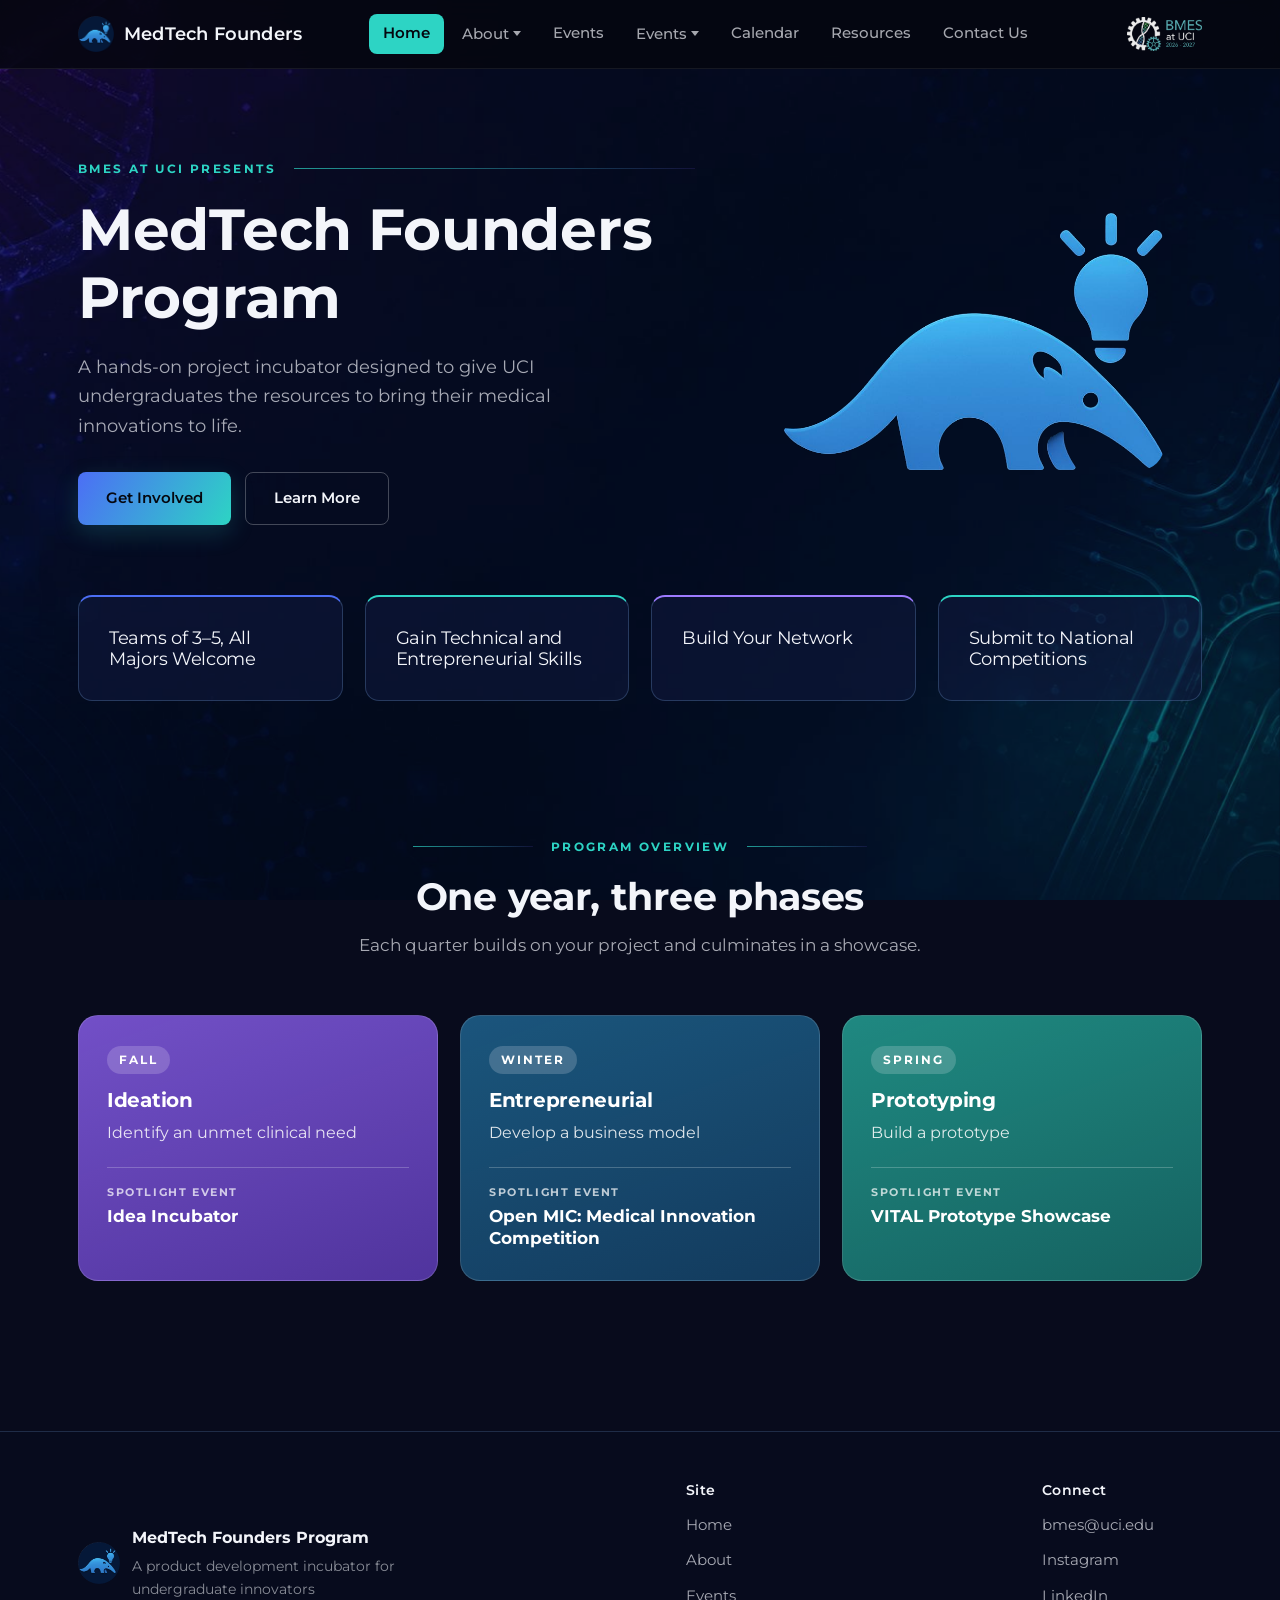
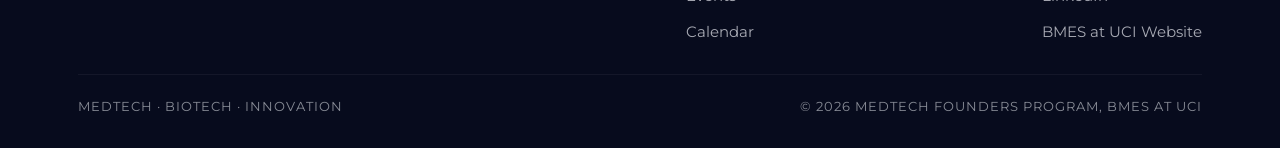
==== index.html @ d414accc "Add MedTech Founders Program site Co-Authored-By: Claude Sonnet 5 <noreply@anthropic.com>" ====
<!DOCTYPE html>
<html lang="en">
<head>
<meta charset="UTF-8">
<meta name="viewport" content="width=device-width, initial-scale=1.0">
<title>MedTech Founders Program | BMES at UCI</title>
<meta name="description" content="A hands-on project program giving UCI undergraduates the resources to bring their medical innovations to life.">

<!-- Social sharing preview (Open Graph + Twitter) -->
<meta property="og:type" content="website">
<meta property="og:site_name" content="MedTech Founders Program">
<meta property="og:title" content="MedTech Founders Program | BMES at UCI">
<meta property="og:description" content="A hands-on project program giving UCI undergraduates the resources to bring their medical innovations to life.">
<meta property="og:image" content="images/social/og-default.jpg">
<meta property="og:image:width" content="1200">
<meta property="og:image:height" content="630">
<meta name="twitter:card" content="summary_large_image">
<meta name="twitter:title" content="MedTech Founders Program | BMES at UCI">
<meta name="twitter:description" content="A hands-on project program giving UCI undergraduates the resources to bring their medical innovations to life.">
<meta name="twitter:image" content="images/social/og-default.jpg">
<meta name="theme-color" content="#0b1024">
<link rel="icon" type="image/png" href="images/mfp-circle.png">
<link rel="stylesheet" href="css/style.css">
</head>
<body class="page-home">
<a href="#main" class="skip-link">Skip to main content</a>
<div class="bg-glow"></div>
<div class="bg-decor helix"></div>
<div class="bg-decor molecule"></div>
<div class="bg-decor circuit"></div>

<!-- ================= HEADER / NAV ================= -->
<header class="site-header">
  <nav class="nav" aria-label="Main">
    <a href="index.html" class="nav-brand">
      <img src="images/mfp-circle.png" alt="MedTech Founders Program logo">
      MedTech Founders
    </a>
    <button class="nav-toggle" aria-label="Toggle menu" aria-expanded="false">&#9776;</button>
    <ul class="nav-links">
      <li><a href="index.html" class="active">Home</a></li>
      <li class="nav-dropdown">
        <button class="nav-dropdown-toggle" type="button" aria-expanded="false">About<span class="nav-dropdown-caret" aria-hidden="true"></span></button>
        <ul class="nav-dropdown-menu">
          <li><a href="about.html">Program</a></li>
          <li><a href="team.html">Team</a></li>
        </ul>
      </li>
      <li><a href="events/index.html">Events</a></li>
      <li class="nav-dropdown">
        <button class="nav-dropdown-toggle" type="button" aria-expanded="false">Events<span class="nav-dropdown-caret" aria-hidden="true"></span></button>
        <ul class="nav-dropdown-menu">
          <li><a href="events/fall.html">Fall</a></li>
          <li><a href="events/winter.html">Winter</a></li>
          <li><a href="events/spring.html">Spring</a></li>
        </ul>
      </li>
      <li><a href="calendar.html">Calendar</a></li>
      <li><a href="resources.html">Resources</a></li>
      <li><a href="contact.html">Contact Us</a></li>
    </ul>
    <a href="https://bmesatucirvine.weebly.com/" target="_blank" rel="noopener" class="nav-bmes" aria-label="BMES at UCI">
      <img src="images/bmes-logo.png" alt="BMES at UCI logo">
    </a>
  </nav>
</header>

<main id="main">

<!-- ================= HERO ================= -->
<section style="padding-top: 90px; padding-bottom: 70px;">
  <div class="container" style="display:flex; flex-wrap:wrap; align-items:center; gap:50px;">
    <div style="flex: 1 1 480px;">
      <div class="eyebrow-rule"><span class="eyebrow">BMES at UCI presents</span><span class="rule-line"></span></div>
      <h1 style="font-size: clamp(2.4rem, 5.5vw, 3.6rem); margin-bottom: 20px;">
        MedTech Founders Program
      </h1>
      <p style="font-size: 1.15rem; color: var(--white-dim); max-width: 520px; margin-bottom: 32px;">
        A hands-on project incubator designed to give UCI undergraduates the resources to bring their medical innovations to life.
      </p>
      <div style="display:flex; flex-wrap:wrap; gap:14px;">
        <a href="contact.html" class="btn btn-primary">Get Involved</a>
        <a href="about.html" class="btn btn-outline">Learn More</a>
      </div>
    </div>
    <div style="flex: 1 1 320px; display:flex; justify-content:center;">
      <img src="images/mfp-logo.png" alt="MedTech Founders Program anteater and lightbulb logo" style="max-width: 380px; width: 100%; border-radius: 24px;">
    </div>
  </div>
</section>

<!-- ================= QUICK STATS / PROGRAM SNAPSHOT ================= -->
<section style="padding-top: 0;">
  <div class="container">
    <div style="display:flex; flex-wrap:wrap; justify-content:center; gap:22px;">
      <div class="card card-accent-blue" style="flex:1 1 260px; max-width:320px;">
        <h3 style="font-size:1.15rem; font-weight:400;">Teams of 3&ndash;5, All Majors Welcome</h3>
      </div>
      <div class="card card-accent-teal" style="flex:1 1 260px; max-width:320px;">
        <h3 style="font-size:1.15rem; font-weight:400;">Gain Technical and Entrepreneurial Skills</h3>
      </div>
      <div class="card card-accent-violet" style="flex:1 1 260px; max-width:320px;">
        <h3 style="font-size:1.15rem; font-weight:400;">Build Your Network</h3>
      </div>
      <div class="card card-accent-teal" style="flex:1 1 260px; max-width:320px;">
        <h3 style="font-size:1.15rem; font-weight:400;">Submit to National Competitions</h3>
      </div>
    </div>
  </div>
</section>

<!-- ================= PROGRAM PHASES ================= -->
<section class="section-tight-top">
  <div class="container">
    <div class="section-heading">
      <div class="eyebrow-rule"><span class="rule-line"></span><span class="eyebrow">Program Overview</span><span class="rule-line"></span></div>
      <h2>One year, three phases</h2>
      <p>Each quarter builds on your project and culminates in a showcase.</p>
    </div>
    <div class="phase-grid">
      <div class="phase-card phase-fall">
        <span class="phase-term">Fall</span>
        <h3>Ideation</h3>
        <p>Identify an unmet clinical need</p>
        <div class="phase-spotlight">
          <span class="phase-spotlight-label">Spotlight Event</span>
          <strong>Idea Incubator</strong>
        </div>
      </div>
      <div class="phase-card phase-winter">
        <span class="phase-term">Winter</span>
        <h3>Entrepreneurial</h3>
        <p>Develop a business model</p>
        <div class="phase-spotlight">
          <span class="phase-spotlight-label">Spotlight Event</span>
          <strong>Open MIC: Medical Innovation Competition</strong>
        </div>
      </div>
      <div class="phase-card phase-spring">
        <span class="phase-term">Spring</span>
        <h3>Prototyping</h3>
        <p>Build a prototype</p>
        <div class="phase-spotlight">
          <span class="phase-spotlight-label">Spotlight Event</span>
          <strong>VITAL Prototype Showcase</strong>
        </div>
      </div>
    </div>
  </div>
</section>

<!-- ================= FOOTER ================= -->
</main>

<footer class="site-footer">
  <div class="container">
    <div class="footer-grid">
      <div class="footer-brand">
        <img src="images/mfp-circle.png" alt="MFP logo">
        <div>
          <strong>MedTech Founders Program</strong>
          <p>A product development incubator for undergraduate innovators</p>
        </div>
      </div>
      <div class="footer-links">
        <h4>Site</h4>
        <ul>
          <li><a href="index.html">Home</a></li>
          <li><a href="about.html">About</a></li>
          <li><a href="events/index.html">Events</a></li>
          <li><a href="calendar.html">Calendar</a></li>
        </ul>
      </div>
      <div class="footer-links">
        <h4>Connect</h4>
        <ul>
          <li><a href="mailto:bmes@uci.edu">bmes@uci.edu</a></li>
          <li><a href="https://instagram.com/bmes_uci" target="_blank" rel="noopener">Instagram</a></li>
          <li><a href="https://www.linkedin.com/company/bmesatucirvine/" target="_blank" rel="noopener">LinkedIn</a></li>
          <li><a href="https://bmesatucirvine.weebly.com/" target="_blank" rel="noopener">BMES at UCI Website</a></li>
        </ul>
      </div>
    </div>
    <div class="footer-bottom">
      <span>MedTech &middot; Biotech &middot; Innovation</span>
      <span>&copy; 2026 MedTech Founders Program, BMES at UCI</span>
    </div>
  </div>
</footer>

<script src="js/main.js"></script>
</body>
</html>
---- css/style.css ----
/* ==========================================================================
   MedTech Founders Program — Shared Styles
   Palette + type derived from the official MFP/BMES slide template.
   ========================================================================== */

@import url('https://fonts.googleapis.com/css2?family=Montserrat:wght@400;500;600;700;800&display=swap');

:root {
  /* Color tokens — pulled directly from the slide template */
  --navy-deepest: #05070f;
  --navy-deep: #080b1c;
  --navy-mid: #0d1330;
  --violet: #6c4ce0;
  --violet-bright: #9d7bff;
  --teal-accent: #2dd4c4;
  --teal-bright: #4de8d9;
  --blue-accent: #4c6ef5;
  --white: #f3f5fa;
  --white-dim: rgba(243, 245, 250, 0.68);
  --white-faint: rgba(243, 245, 250, 0.55);
  --card-bg: rgba(18, 26, 62, 0.55);
  --card-border: rgba(120, 160, 220, 0.28);

  /* Type — Montserrat, the exact typeface used in the slide template */
  --font-display: 'Montserrat', system-ui, sans-serif;
  --font-body: 'Montserrat', system-ui, sans-serif;

  /* Layout */
  --max-width: 1180px;
  --radius: 14px;
}

* {
  box-sizing: border-box;
  margin: 0;
  padding: 0;
}

html { scroll-behavior: smooth; }

body {
  font-family: var(--font-body);
  background: var(--navy-deep);
  color: var(--white);
  line-height: 1.6;
  min-height: 100vh;
  overflow-x: hidden;
}

@media (prefers-reduced-motion: reduce) {
  html { scroll-behavior: auto; }
  * { animation-duration: 0.001ms !important; animation-iteration-count: 1 !important; transition-duration: 0.001ms !important; }
}

/* ---- Background: the actual slide-template artwork, extracted directly
   from the official BMES MedTech Founders deck. Fixed attachment so it
   behaves like a slide backdrop while the page scrolls. ---- */
.bg-glow {
  position: fixed;
  inset: 0;
  z-index: -2;
  background-image: url('../images/slide-bg-title.jpg');
  background-size: cover;
  background-position: center center;
  background-repeat: no-repeat;
  pointer-events: none;
}

/* Slight darkening veil so body copy stays legible over the artwork,
   without washing out the helix or circuit detail. */
.bg-glow::after {
  content: '';
  position: fixed;
  inset: 0;
  z-index: -1;
  background: rgba(6, 10, 26, 0.35);
  pointer-events: none;
}

/* Legacy decoration hooks — the real artwork replaces these. */
.bg-decor { display: none; }

img { max-width: 100%; display: block; }
a { color: inherit; text-decoration: none; }

h1, h2, h3, h4 {
  font-family: var(--font-display);
  font-weight: 700;
  line-height: 1.18;
  letter-spacing: -0.3px;
}

/* Slide-deck headline weight: the deck sets big titles in Montserrat Bold */
h1 { font-weight: 700; }

.container {
  max-width: var(--max-width);
  margin: 0 auto;
  padding: 0 28px;
}

/* ---- Eyebrow + rule: the section-label + gradient line device used
       throughout the slide template ("PROGRAM OVERVIEW ————") ---- */
.eyebrow-rule {
  display: flex;
  align-items: center;
  gap: 18px;
  margin-bottom: 18px;
}

.eyebrow-rule .eyebrow {
  margin-bottom: 0;
  white-space: nowrap;
}

.eyebrow-rule .rule-line {
  flex: 1;
  height: 1px;
  background: linear-gradient(90deg, rgba(45, 212, 196, 0.7), rgba(108, 76, 224, 0.15));
}

.eyebrow {
  display: inline-block;
  font-family: var(--font-body);
  font-size: 0.76rem;
  font-weight: 700;
  letter-spacing: 2.4px;
  text-transform: uppercase;
  color: var(--teal-accent);
  margin-bottom: 14px;
}

/* ---- Navigation ---- */
.site-header {
  position: sticky;
  top: 0;
  z-index: 100;
  background: rgba(5, 7, 15, 0.82);
  backdrop-filter: blur(14px);
  -webkit-backdrop-filter: blur(14px);
  border-bottom: 1px solid rgba(255, 255, 255, 0.07);
}

.nav {
  display: flex;
  align-items: center;
  justify-content: space-between;
  padding: 14px 28px;
  max-width: var(--max-width);
  margin: 0 auto;
}

.nav-brand {
  display: flex;
  align-items: center;
  gap: 10px;
  font-family: var(--font-display);
  font-weight: 600;
  font-size: 1.1rem;
  color: var(--white);
  letter-spacing: 0.2px;
}

.nav-brand img { height: 36px; width: 36px; object-fit: contain; }

.nav-links {
  display: flex;
  align-items: center;
  gap: 4px;
  list-style: none;
}

.nav-links a {
  display: block;
  padding: 8px 14px;
  border-radius: 8px;
  font-size: 0.92rem;
  font-weight: 500;
  color: var(--white-dim);
  transition: color 0.2s ease, background 0.2s ease;
  white-space: nowrap;
}

.nav-links a:hover,
.nav-links a:focus-visible {
  color: var(--white);
  background: rgba(255, 255, 255, 0.06);
}

.nav-links a.active {
  color: var(--navy-deepest);
  background: var(--teal-accent);
  font-weight: 600;
}

.nav-toggle {
  display: none;
  background: none;
  border: none;
  color: var(--white);
  font-size: 1.6rem;
  cursor: pointer;
  padding: 4px 8px;
}

/* ---- Nav dropdown (About > Program / Team) ---- */
.nav-dropdown {
  position: relative;
}

.nav-dropdown-toggle {
  display: flex;
  align-items: center;
  gap: 4px;
  padding: 8px 14px;
  border-radius: 8px;
  font-size: 0.92rem;
  font-weight: 500;
  font-family: inherit;
  color: var(--white-dim);
  background: none;
  border: none;
  cursor: pointer;
  white-space: nowrap;
  transition: color 0.2s ease, background 0.2s ease;
}

.nav-dropdown-toggle:hover,
.nav-dropdown-toggle:focus-visible {
  color: var(--white);
  background: rgba(255, 255, 255, 0.06);
}

.nav-dropdown-toggle.active {
  color: var(--navy-deepest);
  background: var(--teal-accent);
  font-weight: 600;
}

.nav-dropdown-caret {
  display: inline-block;
  width: 0;
  height: 0;
  border-left: 4px solid transparent;
  border-right: 4px solid transparent;
  border-top: 5px solid currentColor;
  transition: transform 0.2s ease;
}

.nav-dropdown.open .nav-dropdown-caret {
  transform: rotate(180deg);
}

.nav-dropdown-menu {
  display: none;
  flex-direction: column;
  gap: 2px;
  list-style: none;
  position: absolute;
  top: 100%;
  left: 0;
  margin-top: 0;
  min-width: 160px;
  padding: 6px;
  background: var(--navy-mid);
  border: 1px solid rgba(255, 255, 255, 0.12);
  border-radius: 10px;
  box-shadow: 0 12px 30px rgba(0, 0, 0, 0.35);
  z-index: 50;
}

.nav-dropdown-menu a {
  display: block;
  padding: 8px 12px;
  border-radius: 8px;
  font-size: 0.9rem;
  font-weight: 500;
  color: var(--white-dim);
  white-space: nowrap;
}

.nav-dropdown-menu a:hover,
.nav-dropdown-menu a:focus-visible {
  color: var(--white);
  background: rgba(255, 255, 255, 0.08);
}

.nav-dropdown-menu a.active {
  color: var(--navy-deepest);
  background: var(--teal-accent);
  font-weight: 600;
}

.nav-dropdown.open .nav-dropdown-menu,
.nav-dropdown:hover .nav-dropdown-menu {
  display: flex;
}

@media (max-width: 880px) {
  .nav-toggle { display: block; }

  .nav-links {
    position: absolute;
    top: 100%;
    left: 0;
    right: 0;
    flex-direction: column;
    align-items: stretch;
    gap: 2px;
    background: var(--navy-mid);
    border-bottom: 1px solid rgba(255, 255, 255, 0.08);
    padding: 10px 16px 18px;
    display: none;
  }

  .nav-links.open { display: flex; }
  .nav-links a { padding: 12px 14px; }

  .nav-dropdown-toggle { width: 100%; padding: 12px 14px; }

  .nav-dropdown-menu {
    position: static;
    margin-top: 0;
    padding: 0 0 0 14px;
    background: transparent;
    border: none;
    box-shadow: none;
  }

  .nav-dropdown:hover .nav-dropdown-menu { display: none; }
  .nav-dropdown.open .nav-dropdown-menu { display: flex; }
}

/* ---- Buttons ---- */
.btn {
  display: inline-flex;
  align-items: center;
  gap: 8px;
  padding: 13px 28px;
  border-radius: 8px;
  font-family: var(--font-body);
  font-weight: 600;
  font-size: 0.95rem;
  cursor: pointer;
  border: none;
  transition: transform 0.18s ease, box-shadow 0.18s ease, background 0.18s ease, border-color 0.18s ease;
}

.btn:hover { transform: translateY(-2px); }

.btn-primary {
  background: linear-gradient(120deg, var(--blue-accent), var(--teal-accent));
  color: var(--navy-deepest);
  box-shadow: 0 8px 24px rgba(45, 212, 196, 0.18);
}

.btn-primary:hover { box-shadow: 0 12px 30px rgba(45, 212, 196, 0.3); }

.btn-outline {
  background: transparent;
  color: var(--white);
  border: 1.5px solid rgba(255, 255, 255, 0.25);
}

.btn-outline:hover { border-color: var(--teal-accent); background: rgba(45, 212, 196, 0.06); }

/* ---- Cards ---- */
.card {
  background: var(--card-bg);
  border: 1px solid var(--card-border);
  border-radius: var(--radius);
  padding: 30px;
  transition: transform 0.22s ease, border-color 0.22s ease, background 0.22s ease;
}

/* .card is informational only on the home page (not a link), so no hover lift */

/* Accent-top variants — used for feature/comparison cards, echoes the
   colored step badges in the slide template (no green, per brand direction) */
.card-accent-teal { border-top: 2px solid var(--teal-accent); }
.card-accent-violet { border-top: 2px solid var(--violet-bright); }
.card-accent-blue { border-top: 2px solid var(--blue-accent); }

/* ---- Sections ---- */
section { padding: 90px 0; }

@media (max-width: 700px) {
  section { padding: 56px 0; }
}

.section-heading {
  text-align: center;
  max-width: 640px;
  margin: 0 auto 56px;
}

.section-heading h2 {
  font-size: clamp(1.8rem, 4vw, 2.4rem);
  margin-bottom: 12px;
}

.section-heading p { color: var(--white-dim); font-size: 1.05rem; }

.section-heading .eyebrow-rule { justify-content: center; }
.section-heading .eyebrow-rule .rule-line { max-width: 120px; }

/* ---- Footer ---- */
.site-footer {
  border-top: 1px solid rgba(255, 255, 255, 0.07);
  padding: 50px 0 30px;
  margin-top: 60px;
}

.footer-grid {
  display: flex;
  flex-wrap: wrap;
  justify-content: space-between;
  gap: 32px;
  margin-bottom: 30px;
}

.footer-brand { display: flex; align-items: center; gap: 12px; max-width: 320px; }
.footer-brand img { height: 42px; width: 42px; object-fit: contain; }
.footer-brand p { color: var(--white-faint); font-size: 0.9rem; margin-top: 4px; }

.footer-links h4 {
  font-size: 0.85rem;
  color: var(--white);
  margin-bottom: 14px;
  font-family: var(--font-body);
  font-weight: 600;
  letter-spacing: 0.3px;
}

.footer-links ul { list-style: none; display: flex; flex-direction: column; gap: 10px; }

.footer-links a { color: var(--white-dim); font-size: 0.92rem; transition: color 0.2s ease; }
.footer-links a:hover { color: var(--teal-accent); }

.footer-bottom {
  display: flex;
  flex-wrap: wrap;
  justify-content: space-between;
  gap: 8px;
  color: var(--white-faint);
  font-size: 0.8rem;
  letter-spacing: 1px;
  text-transform: uppercase;
  padding-top: 22px;
  border-top: 1px solid rgba(255, 255, 255, 0.05);
}

/* ---- Placeholder / coming-soon pages ---- */
.placeholder-page {
  min-height: 60vh;
  display: flex;
  align-items: center;
  justify-content: center;
  text-align: center;
  padding: 100px 28px;
}

.placeholder-page .card { max-width: 520px; }
.placeholder-page h1 { font-size: 2rem; margin-bottom: 14px; }
.placeholder-page p { color: var(--white-dim); }

/* ---- Nav: BMES club logo, right side of the bar ---- */
.nav-bmes {
  display: flex;
  align-items: center;
  margin-left: 18px;
  opacity: 0.92;
  transition: opacity 0.2s ease;
}

.nav-bmes:hover { opacity: 1; }

.nav-bmes img {
  height: 34px;
  width: auto;
  object-fit: contain;
}

@media (max-width: 880px) {
  .nav-bmes {
    margin-left: auto;
    margin-right: 10px;
    order: 2;
  }
  .nav-bmes img { height: 28px; }
  .nav-toggle { order: 3; }
}

/* ---- Tighter top spacing where a section follows a panel directly ---- */
.section-tight-top { padding-top: 46px; }

@media (max-width: 700px) {
  .section-tight-top { padding-top: 34px; }
}

/* ---- Explore link cards: clearly interactive ---- */
.link-card {
  position: relative;
  display: block;
  padding: 26px 52px 26px 26px;
  border-radius: var(--radius);
  background: linear-gradient(145deg, rgba(24, 34, 78, 0.72), rgba(14, 22, 52, 0.62));
  border: 1px solid rgba(120, 160, 220, 0.28);
  overflow: hidden;
  transition: transform 0.22s ease, border-color 0.22s ease, box-shadow 0.22s ease, background 0.22s ease;
}

/* Accent bar that grows on hover */
.link-card::before {
  content: '';
  position: absolute;
  left: 0;
  top: 0;
  bottom: 0;
  width: 3px;
  background: linear-gradient(180deg, var(--teal-accent), var(--blue-accent));
  transform: scaleY(0.28);
  transform-origin: top;
  transition: transform 0.28s ease;
}

.link-card:hover,
.link-card:focus-visible {
  transform: translateY(-4px);
  border-color: rgba(45, 212, 196, 0.6);
  background: linear-gradient(145deg, rgba(30, 44, 96, 0.85), rgba(18, 28, 64, 0.75));
  box-shadow: 0 14px 34px rgba(0, 0, 0, 0.38);
}

.link-card:hover::before,
.link-card:focus-visible::before { transform: scaleY(1); }

.link-card h3 {
  font-size: 1.08rem;
  margin-bottom: 8px;
  color: var(--white);
}

.link-card p {
  color: var(--white-dim);
  font-size: 0.93rem;
  margin: 0;
}

.link-card-arrow {
  position: absolute;
  right: 22px;
  top: 50%;
  transform: translateY(-50%);
  font-size: 1.2rem;
  line-height: 1;
  color: var(--teal-accent);
  opacity: 0.65;
  transition: transform 0.24s ease, opacity 0.24s ease;
}

.link-card:hover .link-card-arrow,
.link-card:focus-visible .link-card-arrow {
  opacity: 1;
  transform: translateY(-50%) translateX(4px);
}

/* ---- Program snapshot: four evenly-sized panels ---- */
.stat-panel {
  display: grid;
  grid-template-columns: repeat(4, 1fr);
  gap: 18px;
}

.stat-item {
  background: linear-gradient(145deg, rgba(24, 34, 78, 0.72), rgba(14, 22, 52, 0.62));
  border: 1px solid rgba(120, 160, 220, 0.28);
  border-radius: var(--radius);
  padding: 24px 22px;
  transition: transform 0.22s ease, border-color 0.22s ease;
}

.stat-item:hover {
  transform: translateY(-3px);
  border-color: rgba(45, 212, 196, 0.5);
}

.stat-item h3 {
  font-size: 1.12rem;
  margin-bottom: 8px;
  line-height: 1.25;
}

.stat-item p {
  color: var(--white-dim);
  font-size: 0.9rem;
  line-height: 1.45;
  margin: 0;
}

@media (max-width: 900px) {
  .stat-panel { grid-template-columns: repeat(2, 1fr); }
}

@media (max-width: 520px) {
  .stat-panel { grid-template-columns: 1fr; }
}

/* ---- Footer: solid panel so it separates from the background artwork ---- */
.site-footer {
  background: #070b1d;
  border-top: 1px solid rgba(120, 160, 220, 0.22);
  position: relative;
  z-index: 1;
}

/* ---- Program phases: three tinted panels, echoing the deck's phase slide ---- */
.phase-grid {
  display: grid;
  grid-template-columns: repeat(3, 1fr);
  gap: 22px;
}

.phase-card {
  border-radius: 20px;
  padding: 30px 28px;
  border: 1px solid rgba(255, 255, 255, 0.14);
  display: flex;
  flex-direction: column;
  transition: transform 0.22s ease, box-shadow 0.22s ease;
}

/* .phase-card is informational only (not a link), so no hover lift */

/* Tints taken from the Program Overview slide (violet / deep blue / teal) */
.phase-fall   { background: linear-gradient(160deg, rgba(124, 86, 214, 0.92), rgba(96, 62, 186, 0.82)); }
.phase-winter { background: linear-gradient(160deg, rgba(29, 92, 133, 0.92), rgba(21, 70, 108, 0.82)); }
.phase-spring { background: linear-gradient(160deg, rgba(34, 148, 138, 0.92), rgba(24, 118, 112, 0.82)); }

.phase-term {
  display: inline-block;
  align-self: flex-start;
  font-size: 0.72rem;
  font-weight: 700;
  letter-spacing: 2px;
  text-transform: uppercase;
  padding: 5px 12px;
  border-radius: 999px;
  background: rgba(255, 255, 255, 0.18);
  color: #fff;
  margin-bottom: 14px;
}

.phase-card h3 {
  font-size: 1.28rem;
  margin-bottom: 8px;
  color: #fff;
}

.phase-card > p {
  color: rgba(255, 255, 255, 0.86);
  font-size: 0.98rem;
  margin-bottom: 22px;
}

.phase-spotlight {
  margin-top: auto;
  padding-top: 16px;
  border-top: 1px solid rgba(255, 255, 255, 0.22);
}

.phase-spotlight-label {
  display: block;
  font-size: 0.7rem;
  font-weight: 700;
  letter-spacing: 1.6px;
  text-transform: uppercase;
  color: rgba(255, 255, 255, 0.72);
  margin-bottom: 4px;
}

.phase-spotlight strong {
  display: block;
  font-family: var(--font-display);
  font-size: 1.05rem;
  line-height: 1.3;
  min-height: calc(1.05rem * 1.3 * 2);
  color: #fff;
}

@media (max-width: 860px) {
  .phase-grid { grid-template-columns: 1fr; }
}

/* ---- Explore grid: centers any orphan row instead of stretching it ---- */
.explore-grid {
  display: flex;
  flex-wrap: wrap;
  justify-content: center;
  gap: 22px;
}

.explore-grid > .link-card {
  flex: 0 1 calc((100% - 44px) / 3);
  min-width: 240px;
}

@media (max-width: 820px) {
  .explore-grid > .link-card { flex: 0 1 calc((100% - 22px) / 2); }
}

@media (max-width: 540px) {
  .explore-grid > .link-card { flex: 1 1 100%; }
}

/* ---- About page ---- */
.about-split {
  display: grid;
  grid-template-columns: 1.15fr 1fr;
  gap: 44px;
  align-items: start;
}

@media (max-width: 860px) {
  .about-split { grid-template-columns: 1fr; gap: 30px; }
}

.feature-list {
  list-style: none;
  display: flex;
  flex-direction: column;
  gap: 16px;
}

.feature-list li {
  position: relative;
  padding-left: 26px;
  color: var(--white-dim);
  font-size: 1rem;
  line-height: 1.6;
}

.feature-list li::before {
  content: '';
  position: absolute;
  left: 0;
  top: 0.62em;
  width: 8px;
  height: 8px;
  border-radius: 2px;
  background: linear-gradient(135deg, var(--teal-accent), var(--blue-accent));
}

.feature-list strong { color: var(--white); font-weight: 600; }

.inline-link {
  color: var(--teal-accent);
  border-bottom: 1px solid rgba(45, 212, 196, 0.4);
  transition: border-color 0.2s ease;
}

.inline-link:hover { border-color: var(--teal-accent); }

/* Photo placeholders — swap the inner div for an <img> when photos arrive */
.photo-placeholder { margin: 0; }

.photo-placeholder-inner {
  display: flex;
  flex-direction: column;
  align-items: center;
  justify-content: center;
  gap: 6px;
  aspect-ratio: 4 / 3;
  border-radius: var(--radius);
  border: 1px dashed rgba(120, 160, 220, 0.4);
  background: rgba(18, 26, 62, 0.42);
  color: var(--white-faint);
  text-align: center;
  padding: 20px;
}

.photo-placeholder-inner span {
  font-size: 0.86rem;
  font-weight: 600;
  letter-spacing: 1.4px;
  text-transform: uppercase;
}

.photo-placeholder-inner small { font-size: 0.85rem; }

.gallery-grid {
  display: grid;
  grid-template-columns: repeat(3, 1fr);
  gap: 22px;
}

@media (max-width: 820px) {
  .gallery-grid { grid-template-columns: 1fr; }
}

/* Requirements — 3 on top, 2 centered below */
.requirement-grid {
  display: flex;
  flex-wrap: wrap;
  justify-content: center;
  gap: 20px;
}

.requirement-card {
  flex: 0 1 calc((100% - 40px) / 3);
  min-width: 250px;
  background: linear-gradient(145deg, rgba(24, 34, 78, 0.72), rgba(14, 22, 52, 0.62));
  border: 1px solid rgba(120, 160, 220, 0.28);
  border-radius: var(--radius);
  padding: 26px 24px;
  transition: transform 0.22s ease, border-color 0.22s ease;
}

.requirement-card:hover {
  transform: translateY(-3px);
  border-color: rgba(45, 212, 196, 0.5);
}

.requirement-card h3 { font-size: 1.08rem; margin-bottom: 8px; }
.requirement-card p { color: var(--white-dim); font-size: 0.93rem; margin: 0; }

@media (max-width: 820px) {
  .requirement-card { flex: 1 1 100%; }
}

/* CTA panel */
.cta-panel {
  text-align: center;
  padding: 48px 32px;
  border-radius: 20px;
  background: linear-gradient(145deg, rgba(30, 44, 96, 0.7), rgba(16, 26, 60, 0.6));
  border: 1px solid rgba(120, 160, 220, 0.3);
}

/* ---- Roadmap timeline (About page) — echoes the deck's "At a Glance" slide ---- */
.roadmap {
  position: relative;
  display: grid;
  grid-template-columns: repeat(3, 1fr);
  gap: 28px;
  padding-top: 8px;
}

/* Connector line running behind the nodes */
.roadmap-track {
  position: absolute;
  top: 62px;
  left: 8%;
  right: 8%;
  height: 1px;
  background: linear-gradient(90deg,
    rgba(124, 86, 214, 0.7),
    rgba(29, 92, 133, 0.7),
    rgba(34, 148, 138, 0.7));
}

.roadmap-step {
  position: relative;
  display: flex;
  flex-direction: column;
  align-items: center;
  text-align: center;
}

.roadmap-num {
  font-family: var(--font-display);
  font-size: 2rem;
  font-weight: 700;
  color: var(--white);
  line-height: 1;
  margin-bottom: 14px;
}

.roadmap-node {
  width: 18px;
  height: 18px;
  border-radius: 50%;
  border: 2px solid rgba(255, 255, 255, 0.55);
  background: var(--navy-deepest);
  margin-bottom: 22px;
  position: relative;
  z-index: 1;
  flex-shrink: 0;
}

.roadmap-node-fall   { background: #7c56d6; box-shadow: 0 0 0 5px rgba(124, 86, 214, 0.22); }
.roadmap-node-winter { background: #1d5c85; box-shadow: 0 0 0 5px rgba(29, 92, 133, 0.22); }
.roadmap-node-spring { background: #22948a; box-shadow: 0 0 0 5px rgba(34, 148, 138, 0.22); }

.roadmap-body { max-width: 300px; }

.roadmap-term {
  display: block;
  font-size: 0.72rem;
  font-weight: 700;
  letter-spacing: 1.8px;
  text-transform: uppercase;
  color: var(--teal-accent);
  margin-bottom: 8px;
}

.roadmap-body h3 {
  font-size: 1.15rem;
  margin-bottom: 8px;
  line-height: 1.3;
}

.roadmap-body p {
  color: var(--white-dim);
  font-size: 0.94rem;
  margin-bottom: 16px;
}

.roadmap-event {
  padding-top: 14px;
  border-top: 1px solid rgba(120, 160, 220, 0.28);
}

.roadmap-event span {
  display: block;
  font-size: 0.68rem;
  font-weight: 700;
  letter-spacing: 1.5px;
  text-transform: uppercase;
  color: var(--white-faint);
  margin-bottom: 3px;
}

.roadmap-event strong {
  font-family: var(--font-display);
  font-size: 1rem;
  color: var(--white);
}

@media (max-width: 820px) {
  .roadmap { grid-template-columns: 1fr; gap: 34px; }
  .roadmap-track { display: none; }
  .roadmap-step { text-align: left; align-items: flex-start; }
  .roadmap-num { font-size: 1.6rem; margin-bottom: 8px; }
  .roadmap-node { margin-bottom: 14px; }
  .roadmap-body { max-width: none; }
}

/* ---- Quarter week-by-week timeline (fall/winter/spring event pages) ---- */
.week-timeline {
  position: relative;
  display: flex;
  align-items: flex-start;
  gap: 0;
  overflow-x: auto;
  overflow-y: hidden;
  padding: 30px 4px 20px;
  scroll-snap-type: x proximity;
  scrollbar-width: thin;
  scrollbar-color: rgba(255, 255, 255, 0.25) transparent;
}

.week-timeline::-webkit-scrollbar { height: 6px; }
.week-timeline::-webkit-scrollbar-track { background: transparent; }
.week-timeline::-webkit-scrollbar-thumb {
  background: rgba(255, 255, 255, 0.22);
  border-radius: 999px;
}

.week-timeline-track {
  position: absolute;
  top: 39px;
  left: 0;
  right: 0;
  height: 2px;
  background: rgba(255, 255, 255, 0.14);
}

.week-item {
  position: relative;
  flex: 0 0 200px;
  display: flex;
  flex-direction: column;
  align-items: center;
  text-align: center;
  padding: 0 12px;
  scroll-snap-align: start;
}

.week-node {
  display: flex;
  justify-content: center;
  margin-bottom: 14px;
}

.week-node-dot {
  width: 16px;
  height: 16px;
  border-radius: 50%;
  border: 3px solid var(--navy-deepest);
  position: relative;
  z-index: 1;
}

.week-node-dot-fall   { background: #7c56d6; box-shadow: 0 0 0 4px rgba(124, 86, 214, 0.25); }
.week-node-dot-winter { background: #1d5c85; box-shadow: 0 0 0 4px rgba(29, 92, 133, 0.25); }
.week-node-dot-spring { background: #22948a; box-shadow: 0 0 0 4px rgba(34, 148, 138, 0.25); }

.week-card {
  width: 100%;
  background: rgba(255, 255, 255, 0.03);
  border: 1px solid rgba(255, 255, 255, 0.1);
  border-radius: 16px;
  padding: 18px 16px;
}

.week-label {
  display: inline-block;
  font-size: 0.66rem;
  font-weight: 700;
  letter-spacing: 1.5px;
  text-transform: uppercase;
  padding: 4px 11px;
  border-radius: 999px;
  margin-bottom: 10px;
  color: #fff;
}

.week-label-fall   { background: rgba(124, 86, 214, 0.55); }
.week-label-winter { background: rgba(29, 92, 133, 0.6); }
.week-label-spring { background: rgba(34, 148, 138, 0.55); }

.week-card h3 { font-size: 1rem; line-height: 1.3; margin-bottom: 6px; }

.week-date {
  display: block;
  font-size: 0.78rem;
  color: var(--white-dim);
}

@media (max-width: 620px) {
  .week-item { flex-basis: 168px; }
  .week-card { padding: 16px 14px; }
}

/* ---- Resources access gate ---- */
.sr-only {
  position: absolute;
  width: 1px; height: 1px;
  padding: 0; margin: -1px;
  overflow: hidden;
  clip: rect(0,0,0,0);
  white-space: nowrap;
  border: 0;
}

.gate-panel {
  max-width: 560px;
  margin: 0 auto;
  text-align: center;
  padding: 46px 34px;
  border-radius: 20px;
  background: linear-gradient(145deg, rgba(30, 44, 96, 0.72), rgba(16, 26, 60, 0.62));
  border: 1px solid rgba(120, 160, 220, 0.3);
}

.gate-form {
  display: flex;
  flex-wrap: wrap;
  gap: 12px;
  justify-content: center;
}

.gate-input {
  flex: 1 1 260px;
  padding: 13px 18px;
  border-radius: 8px;
  border: 1px solid rgba(120, 160, 220, 0.38);
  background: rgba(8, 12, 30, 0.7);
  color: var(--white);
  font-family: var(--font-body);
  font-size: 0.98rem;
  transition: border-color 0.2s ease, box-shadow 0.2s ease;
}

.gate-input::placeholder { color: var(--white-faint); }

.gate-input:focus {
  outline: none;
  border-color: var(--teal-accent);
  box-shadow: 0 0 0 3px rgba(45, 212, 196, 0.16);
}

.gate-error {
  display: none;
  margin-top: 16px;
  padding: 12px 16px;
  border-radius: 8px;
  background: rgba(220, 80, 100, 0.12);
  border: 1px solid rgba(220, 80, 100, 0.35);
  color: #ffb3c0;
  font-size: 0.92rem;
}

/* ---- Resources content ---- */
.resource-header {
  display: flex;
  flex-wrap: wrap;
  gap: 24px;
  justify-content: space-between;
  align-items: flex-start;
}

.signed-in-badge {
  display: flex;
  flex-direction: column;
  gap: 2px;
  padding: 14px 18px;
  border-radius: 12px;
  background: rgba(18, 26, 62, 0.6);
  border: 1px solid rgba(120, 160, 220, 0.26);
  font-size: 0.85rem;
}

.signed-in-badge span {
  color: var(--white-faint);
  font-size: 0.72rem;
  letter-spacing: 1.2px;
  text-transform: uppercase;
}

.signed-in-badge strong { color: var(--white); font-weight: 600; }

.sign-out-btn {
  margin-top: 6px;
  background: none;
  border: none;
  padding: 0;
  color: var(--teal-accent);
  font-family: var(--font-body);
  font-size: 0.85rem;
  cursor: pointer;
  text-align: left;
  border-bottom: 1px solid transparent;
}

.sign-out-btn:hover { border-bottom-color: var(--teal-accent); }

.resource-category { margin-bottom: 52px; }

.resource-category h2 {
  font-size: 1.4rem;
  margin-bottom: 20px;
  padding-bottom: 12px;
  border-bottom: 1px solid rgba(120, 160, 220, 0.24);
}

.resource-grid {
  display: grid;
  grid-template-columns: repeat(auto-fill, minmax(280px, 1fr));
  gap: 18px;
}

.resource-link {
  position: relative;
  display: block;
  padding: 22px 46px 22px 22px;
  border-radius: var(--radius);
  background: linear-gradient(145deg, rgba(24, 34, 78, 0.68), rgba(14, 22, 52, 0.58));
  border: 1px solid rgba(120, 160, 220, 0.26);
  transition: transform 0.2s ease, border-color 0.2s ease, box-shadow 0.2s ease;
}

.resource-link:hover {
  transform: translateY(-3px);
  border-color: rgba(45, 212, 196, 0.55);
  box-shadow: 0 12px 28px rgba(0, 0, 0, 0.32);
}

.resource-link h3 { font-size: 1.03rem; margin-bottom: 6px; }
.resource-link p { color: var(--white-dim); font-size: 0.9rem; margin: 0; }

.resource-arrow {
  position: absolute;
  right: 20px;
  top: 50%;
  transform: translateY(-50%);
  color: var(--teal-accent);
  opacity: 0.6;
  transition: transform 0.2s ease, opacity 0.2s ease;
}

.resource-link:hover .resource-arrow {
  opacity: 1;
  transform: translateY(-50%) translateX(4px);
}

.resource-note {
  display: flex;
  flex-wrap: wrap;
  gap: 8px;
  align-items: baseline;
  padding: 20px 24px;
  border-radius: var(--radius);
  background: rgba(18, 26, 62, 0.5);
  border: 1px solid rgba(120, 160, 220, 0.24);
  font-size: 0.94rem;
  color: var(--white-dim);
}

.resource-note strong { color: var(--white); }

/* ---- Resources toolbar: search + section jump links ---- */
.resource-toolbar {
  display: flex;
  flex-wrap: wrap;
  gap: 16px;
  align-items: center;
  justify-content: space-between;
  margin-bottom: 40px;
  padding-bottom: 22px;
  border-bottom: 1px solid rgba(120, 160, 220, 0.2);
}

.resource-search {
  flex: 1 1 260px;
  max-width: 340px;
  padding: 11px 16px;
  border-radius: 8px;
  border: 1px solid rgba(120, 160, 220, 0.34);
  background: rgba(8, 12, 30, 0.66);
  color: var(--white);
  font-family: var(--font-body);
  font-size: 0.94rem;
}

.resource-search::placeholder { color: var(--white-faint); }

.resource-search:focus {
  outline: none;
  border-color: var(--teal-accent);
  box-shadow: 0 0 0 3px rgba(45, 212, 196, 0.15);
}

.resource-jump {
  display: flex;
  flex-wrap: wrap;
  gap: 8px;
}

.jump-link {
  padding: 7px 14px;
  border-radius: 999px;
  font-size: 0.84rem;
  font-weight: 500;
  color: var(--white-dim);
  border: 1px solid rgba(120, 160, 220, 0.28);
  transition: color 0.2s ease, border-color 0.2s ease, background 0.2s ease;
}

.jump-link:hover {
  color: var(--white);
  border-color: var(--teal-accent);
  background: rgba(45, 212, 196, 0.08);
}

.resource-category-head { margin-bottom: 20px; }

.resource-category-head h2 {
  font-size: 1.35rem;
  margin-bottom: 6px;
}

.resource-category-head p {
  color: var(--white-dim);
  font-size: 0.93rem;
  margin: 0;
  padding-bottom: 12px;
  border-bottom: 1px solid rgba(120, 160, 220, 0.2);
}

/* Card head holds the type badge and any status badges */
.resource-link-head {
  display: flex;
  flex-wrap: wrap;
  gap: 8px;
  align-items: center;
  margin-bottom: 10px;
}

.type-badge {
  display: inline-block;
  padding: 3px 9px;
  border-radius: 5px;
  font-size: 0.66rem;
  font-weight: 700;
  letter-spacing: 1.1px;
  text-transform: uppercase;
}

.type-pdf    { background: rgba(232, 86, 96, 0.18);  color: #ff9aa2; }
.type-doc    { background: rgba(76, 110, 245, 0.2);  color: #9db4ff; }
.type-sheet  { background: rgba(34, 148, 138, 0.22); color: #6fdccf; }
.type-slides { background: rgba(232, 152, 60, 0.18); color: #ffc588; }
.type-form   { background: rgba(124, 86, 214, 0.24); color: #c2a8ff; }
.type-link   { background: rgba(45, 212, 196, 0.16); color: #7fe4d9; }
.type-video  { background: rgba(214, 86, 186, 0.18); color: #f0a3dd; }
.type-folder { background: rgba(150, 160, 190, 0.18); color: #c2cbe0; }

.new-badge {
  padding: 3px 9px;
  border-radius: 5px;
  font-size: 0.66rem;
  font-weight: 700;
  letter-spacing: 1.1px;
  text-transform: uppercase;
  background: var(--teal-accent);
  color: var(--navy-deepest);
}

.pending-badge {
  padding: 3px 9px;
  border-radius: 5px;
  font-size: 0.66rem;
  font-weight: 600;
  letter-spacing: 1px;
  text-transform: uppercase;
  background: rgba(255, 255, 255, 0.07);
  color: var(--white-faint);
}

/* Items with no link yet */
.resource-link-pending {
  cursor: default;
  background: rgba(12, 18, 42, 0.5);
  border-style: dashed;
}

.resource-link-pending:hover {
  transform: none;
  border-color: rgba(120, 160, 220, 0.26);
  box-shadow: none;
}

.resource-empty {
  text-align: center;
  color: var(--white-dim);
  padding: 40px 0;
}

@media (max-width: 700px) {
  .resource-toolbar { flex-direction: column; align-items: stretch; }
  .resource-search { max-width: none; }
}

/* ---- Gate form: stacked labelled fields ---- */
.gate-form {
  display: flex;
  flex-direction: column;
  gap: 16px;
  text-align: left;
  max-width: 380px;
  margin: 0 auto;
}

.gate-field {
  display: flex;
  flex-direction: column;
  gap: 6px;
}

.gate-label {
  font-size: 0.78rem;
  font-weight: 600;
  letter-spacing: 1.2px;
  text-transform: uppercase;
  color: var(--white-faint);
}

.gate-form .gate-input {
  flex: none;
  width: 100%;
}

.gate-submit {
  justify-content: center;
  margin-top: 4px;
}

/* ---- Calendar page ---- */
.cal-header {
  display: flex;
  flex-wrap: wrap;
  gap: 24px;
  align-items: flex-end;
  justify-content: space-between;
}

.cal-toolbar {
  display: flex;
  flex-wrap: wrap;
  gap: 14px;
  align-items: center;
  justify-content: space-between;
  margin-bottom: 18px;
}

.cal-views {
  display: inline-flex;
  gap: 4px;
  padding: 4px;
  border-radius: 10px;
  background: rgba(8, 12, 30, 0.6);
  border: 1px solid rgba(120, 160, 220, 0.26);
}

.cal-view-btn {
  padding: 8px 18px;
  border: none;
  border-radius: 7px;
  background: transparent;
  color: var(--white-dim);
  font-family: var(--font-body);
  font-size: 0.9rem;
  font-weight: 500;
  cursor: pointer;
  transition: background 0.2s ease, color 0.2s ease;
}

.cal-view-btn:hover { color: var(--white); background: rgba(255, 255, 255, 0.06); }

.cal-view-btn.is-active {
  background: var(--teal-accent);
  color: var(--navy-deepest);
  font-weight: 600;
}

.cal-open-link {
  font-size: 0.9rem;
  color: var(--teal-accent);
  border-bottom: 1px solid transparent;
  transition: border-color 0.2s ease;
}

.cal-open-link:hover { border-bottom-color: var(--teal-accent); }

.cal-frame {
  border-radius: var(--radius);
  overflow: hidden;
  border: 1px solid rgba(120, 160, 220, 0.28);
  background: #0b1024;
  box-shadow: 0 16px 40px rgba(0, 0, 0, 0.35);
}

.cal-frame iframe {
  display: block;
  width: 100%;
  height: 680px;
  border: 0;
}

.cal-note {
  margin-top: 16px;
  color: var(--white-faint);
  font-size: 0.88rem;
}

@media (max-width: 700px) {
  .cal-frame iframe { height: 560px; }
  .cal-toolbar { flex-direction: column; align-items: stretch; }
  .cal-views { justify-content: space-between; }
  .cal-view-btn { flex: 1; padding: 9px 10px; }
}

/* ---- Events hub ---- */
.event-list {
  display: flex;
  flex-direction: column;
  gap: 22px;
}

.event-card {
  position: relative;
  display: block;
  padding: 32px 34px;
  border-radius: 18px;
  background: linear-gradient(145deg, rgba(24, 34, 78, 0.7), rgba(14, 22, 52, 0.6));
  border: 1px solid rgba(120, 160, 220, 0.28);
  border-left: 3px solid transparent;
  transition: transform 0.22s ease, border-color 0.22s ease, box-shadow 0.22s ease;
}

.event-card:hover {
  transform: translateX(4px);
  box-shadow: 0 14px 34px rgba(0, 0, 0, 0.38);
}

.event-fall   { border-left-color: #7c56d6; }
.event-winter { border-left-color: #2d9cdb; }
.event-spring { border-left-color: #22948a; }

.event-fall:hover   { border-color: rgba(124, 86, 214, 0.6); }
.event-winter:hover { border-color: rgba(45, 156, 219, 0.6); }
.event-spring:hover { border-color: rgba(34, 148, 138, 0.6); }

.event-card-meta {
  display: flex;
  flex-wrap: wrap;
  gap: 12px;
  align-items: center;
  margin-bottom: 12px;
}

.event-term {
  font-size: 0.72rem;
  font-weight: 700;
  letter-spacing: 1.8px;
  text-transform: uppercase;
  color: var(--teal-accent);
}

.event-open {
  font-size: 0.7rem;
  font-weight: 600;
  letter-spacing: 1px;
  text-transform: uppercase;
  padding: 3px 10px;
  border-radius: 999px;
  background: rgba(255, 255, 255, 0.07);
  color: var(--white-faint);
}

.event-open-highlight {
  background: rgba(45, 212, 196, 0.16);
  color: var(--teal-accent);
}

.event-card h2 { font-size: 1.6rem; margin-bottom: 8px; }

.event-tagline {
  color: var(--white);
  font-size: 1.02rem;
  font-weight: 500;
  margin-bottom: 10px;
}

.event-desc {
  color: var(--white-dim);
  font-size: 0.96rem;
  max-width: 720px;
  margin-bottom: 18px;
}

.event-cta {
  font-size: 0.92rem;
  font-weight: 600;
  color: var(--teal-accent);
}

.event-card:hover .event-cta span { display: inline-block; transform: translateX(4px); transition: transform 0.2s ease; }

@media (max-width: 700px) {
  .event-card { padding: 26px 22px; }
  .event-card h2 { font-size: 1.35rem; }
}

/* ---- Individual event pages ---- */
.event-badge {
  display: inline-block;
  padding: 5px 14px;
  border-radius: 999px;
  font-size: 0.72rem;
  font-weight: 700;
  letter-spacing: 1.4px;
  text-transform: uppercase;
  background: rgba(45, 212, 196, 0.16);
  border: 1px solid rgba(45, 212, 196, 0.4);
  color: var(--teal-accent);
}

.event-badge-fall {
  background: rgba(124, 86, 214, 0.18);
  border-color: rgba(124, 86, 214, 0.45);
  color: #c2a8ff;
}

.event-badge-spring {
  background: rgba(34, 148, 138, 0.18);
  border-color: rgba(34, 148, 138, 0.45);
  color: #6fdccf;
}

.event-facts {
  display: grid;
  grid-template-columns: repeat(auto-fit, minmax(150px, 1fr));
  gap: 14px;
  max-width: 760px;
}

.event-fact {
  padding: 16px 18px;
  border-radius: 12px;
  background: rgba(18, 26, 62, 0.55);
  border: 1px solid rgba(120, 160, 220, 0.24);
}

.event-fact span {
  display: block;
  font-size: 0.68rem;
  font-weight: 700;
  letter-spacing: 1.4px;
  text-transform: uppercase;
  color: var(--white-faint);
  margin-bottom: 4px;
}

.event-fact strong {
  font-family: var(--font-display);
  font-size: 1.02rem;
  color: var(--white);
}

/* Tracks */
.track-grid {
  display: grid;
  grid-template-columns: repeat(3, 1fr);
  gap: 20px;
}

.track-card {
  padding: 28px 24px;
  border-radius: var(--radius);
  background: linear-gradient(145deg, rgba(24, 34, 78, 0.7), rgba(14, 22, 52, 0.6));
  border: 1px solid rgba(120, 160, 220, 0.28);
  transition: transform 0.2s ease, border-color 0.2s ease;
}

.track-card:hover { transform: translateY(-3px); border-color: rgba(45, 212, 196, 0.5); }

.track-num {
  display: block;
  font-family: var(--font-display);
  font-size: 1.7rem;
  font-weight: 700;
  color: var(--teal-accent);
  margin-bottom: 10px;
}

.track-card h3 { font-size: 1.08rem; margin-bottom: 7px; }
.track-card p { color: var(--white-dim); font-size: 0.92rem; margin: 0; }

@media (max-width: 820px) {
  .track-grid { grid-template-columns: 1fr; }
}

/* Numbered steps */
.step-list {
  display: flex;
  flex-direction: column;
  gap: 18px;
  max-width: 820px;
  margin: 0 auto;
}

.step-item {
  display: flex;
  gap: 20px;
  align-items: flex-start;
  padding: 24px 26px;
  border-radius: var(--radius);
  background: rgba(18, 26, 62, 0.5);
  border: 1px solid rgba(120, 160, 220, 0.24);
}

.step-num {
  flex-shrink: 0;
  width: 38px;
  height: 38px;
  border-radius: 50%;
  display: flex;
  align-items: center;
  justify-content: center;
  font-family: var(--font-display);
  font-weight: 700;
  font-size: 1.05rem;
  background: linear-gradient(135deg, var(--blue-accent), var(--teal-accent));
  color: var(--navy-deepest);
}

.step-item h3 { font-size: 1.08rem; margin-bottom: 6px; }
.step-item p { color: var(--white-dim); font-size: 0.94rem; margin: 0; }

@media (max-width: 600px) {
  .step-item { padding: 20px; gap: 14px; }
}

/* FAQ accordion */
.faq-list {
  display: flex;
  flex-direction: column;
  gap: 12px;
  max-width: 820px;
  margin: 0 auto;
}

.faq-item {
  border-radius: var(--radius);
  background: rgba(18, 26, 62, 0.5);
  border: 1px solid rgba(120, 160, 220, 0.24);
  overflow: hidden;
  transition: border-color 0.2s ease;
}

.faq-item[open] { border-color: rgba(45, 212, 196, 0.42); }

.faq-item summary {
  padding: 20px 24px;
  cursor: pointer;
  font-family: var(--font-display);
  font-weight: 600;
  font-size: 1.02rem;
  color: var(--white);
  list-style: none;
  position: relative;
  padding-right: 52px;
}

.faq-item summary::-webkit-details-marker { display: none; }

.faq-item summary::after {
  content: '+';
  position: absolute;
  right: 24px;
  top: 50%;
  transform: translateY(-50%);
  font-size: 1.4rem;
  line-height: 1;
  color: var(--teal-accent);
  transition: transform 0.2s ease;
}

.faq-item[open] summary::after { content: '\2212'; }

.faq-item p {
  padding: 0 24px 22px;
  color: var(--white-dim);
  font-size: 0.96rem;
  margin: 0;
}

/* ---- Real photos (replaces placeholder boxes) ---- */
.photo-figure {
  margin: 0;
  border-radius: var(--radius);
  overflow: hidden;
  border: 1px solid rgba(120, 160, 220, 0.28);
  background: rgba(18, 26, 62, 0.4);
}

.photo-figure img {
  width: 100%;
  height: auto;
  display: block;
}

.photo-figure-wide { max-width: 100%; }

.photo-figure figcaption {
  padding: 14px 18px;
  color: var(--white-faint);
  font-size: 0.88rem;
  border-top: 1px solid rgba(120, 160, 220, 0.2);
}

/* ---- Team page ---- */
.team-grid {
  display: grid;
  grid-template-columns: repeat(3, 1fr);
  gap: 26px;
}

.team-card {
  text-align: center;
  padding: 26px 22px 30px;
  border-radius: 18px;
  background: linear-gradient(145deg, rgba(24, 34, 78, 0.7), rgba(14, 22, 52, 0.6));
  border: 1px solid rgba(120, 160, 220, 0.28);
  transition: transform 0.22s ease, border-color 0.22s ease, box-shadow 0.22s ease;
}

.team-card:hover {
  transform: translateY(-4px);
  border-color: rgba(45, 212, 196, 0.5);
  box-shadow: 0 16px 36px rgba(0, 0, 0, 0.36);
}

.team-photo {
  width: 170px;
  height: 170px;
  margin: 0 auto 20px;
  border-radius: 50%;
  overflow: hidden;
  border: 2px solid rgba(45, 212, 196, 0.45);
  box-shadow: 0 8px 24px rgba(0, 0, 0, 0.35);
}

.team-photo img {
  width: 100%;
  height: 100%;
  object-fit: cover;
  display: block;
}

.team-card h3 { font-size: 1.15rem; margin-bottom: 6px; }

.team-role {
  display: block;
  font-size: 0.76rem;
  font-weight: 700;
  letter-spacing: 1.6px;
  text-transform: uppercase;
  color: var(--teal-accent);
}

@media (max-width: 820px) {
  .team-grid { grid-template-columns: 1fr; max-width: 380px; margin: 0 auto; }
}

/* ---- Contact page ---- */
.contact-split {
  display: grid;
  grid-template-columns: 1.35fr 1fr;
  gap: 40px;
  align-items: start;
}

@media (max-width: 900px) {
  .contact-split { grid-template-columns: 1fr; }
}

.form-frame {
  border-radius: var(--radius);
  overflow: hidden;
  border: 1px solid rgba(120, 160, 220, 0.28);
  background: #ffffff;
}

.form-frame iframe {
  display: block;
  width: 100%;
  height: 820px;
  border: 0;
}

.contact-side {
  display: flex;
  flex-direction: column;
  gap: 18px;
}

.contact-block {
  padding: 24px 24px;
  border-radius: var(--radius);
  background: rgba(18, 26, 62, 0.55);
  border: 1px solid rgba(120, 160, 220, 0.26);
}

.contact-block-highlight {
  background: linear-gradient(145deg, rgba(30, 44, 96, 0.7), rgba(16, 26, 60, 0.6));
  border-color: rgba(45, 212, 196, 0.32);
}

.contact-block h3 {
  font-size: 0.78rem;
  font-weight: 700;
  letter-spacing: 1.6px;
  text-transform: uppercase;
  color: var(--teal-accent);
  margin-bottom: 12px;
}

.contact-link {
  font-family: var(--font-display);
  font-size: 1.08rem;
  color: var(--white);
  border-bottom: 1px solid rgba(45, 212, 196, 0.4);
  transition: border-color 0.2s ease;
}

.contact-link:hover { border-color: var(--teal-accent); }

.contact-links {
  list-style: none;
  display: flex;
  flex-direction: column;
  gap: 11px;
}

.contact-links a {
  color: var(--white-dim);
  font-size: 0.95rem;
  transition: color 0.2s ease;
}

.contact-links a:hover { color: var(--teal-accent); }

@media (max-width: 700px) {
  .form-frame iframe { height: 900px; }
}

/* ---- Event date chip on hub cards ---- */
.event-date {
  font-size: 0.78rem;
  font-weight: 600;
  color: var(--white-dim);
  padding: 3px 10px;
  border-radius: 999px;
  border: 1px solid rgba(120, 160, 220, 0.3);
}

/* ---- Team page: two feature photos side by side ---- */
.team-feature-grid {
  display: grid;
  grid-template-columns: repeat(2, 1fr);
  gap: 22px;
  max-width: 760px;
  margin: 0 auto;
}

.team-feature-grid .photo-figure img {
  aspect-ratio: 3 / 4;
  object-fit: cover;
}

@media (max-width: 700px) {
  .team-feature-grid { grid-template-columns: 1fr; max-width: 400px; }
}

.team-feature-single { grid-template-columns: 1fr; max-width: 420px; }

/* Keep gallery photos uniform height regardless of source aspect ratio */
.gallery-grid .photo-figure img {
  aspect-ratio: 4 / 3;
  object-fit: cover;
}

/* ==========================================================================
   Accessibility
   ========================================================================== */

/* Visible keyboard focus on every interactive element.
   :focus-visible only shows for keyboard users, not mouse clicks. */
a:focus-visible,
button:focus-visible,
input:focus-visible,
summary:focus-visible,
[tabindex]:focus-visible {
  outline: 3px solid var(--teal-accent);
  outline-offset: 3px;
  border-radius: 4px;
}

/* Skip link — lets keyboard users jump past the nav */
.skip-link {
  position: absolute;
  left: -9999px;
  top: 0;
  z-index: 200;
  padding: 12px 20px;
  background: var(--teal-accent);
  color: var(--navy-deepest);
  font-weight: 600;
  border-radius: 0 0 8px 0;
}

.skip-link:focus {
  left: 0;
}

/* Respect the OS "reduce motion" setting for hover transforms too */
@media (prefers-reduced-motion: reduce) {
  .link-card:hover,
  .stat-item:hover,
  .event-card:hover,
  .team-card:hover,
  .track-card:hover,
  .resource-link:hover,
  .requirement-card:hover,
  .btn:hover {
    transform: none;
  }
}

/* Ensure form controls meet the 44px minimum touch target on mobile */
@media (max-width: 700px) {
  .btn,
  .nav-links a,
  .cal-view-btn,
  .jump-link {
    min-height: 44px;
    display: inline-flex;
    align-items: center;
  }
}
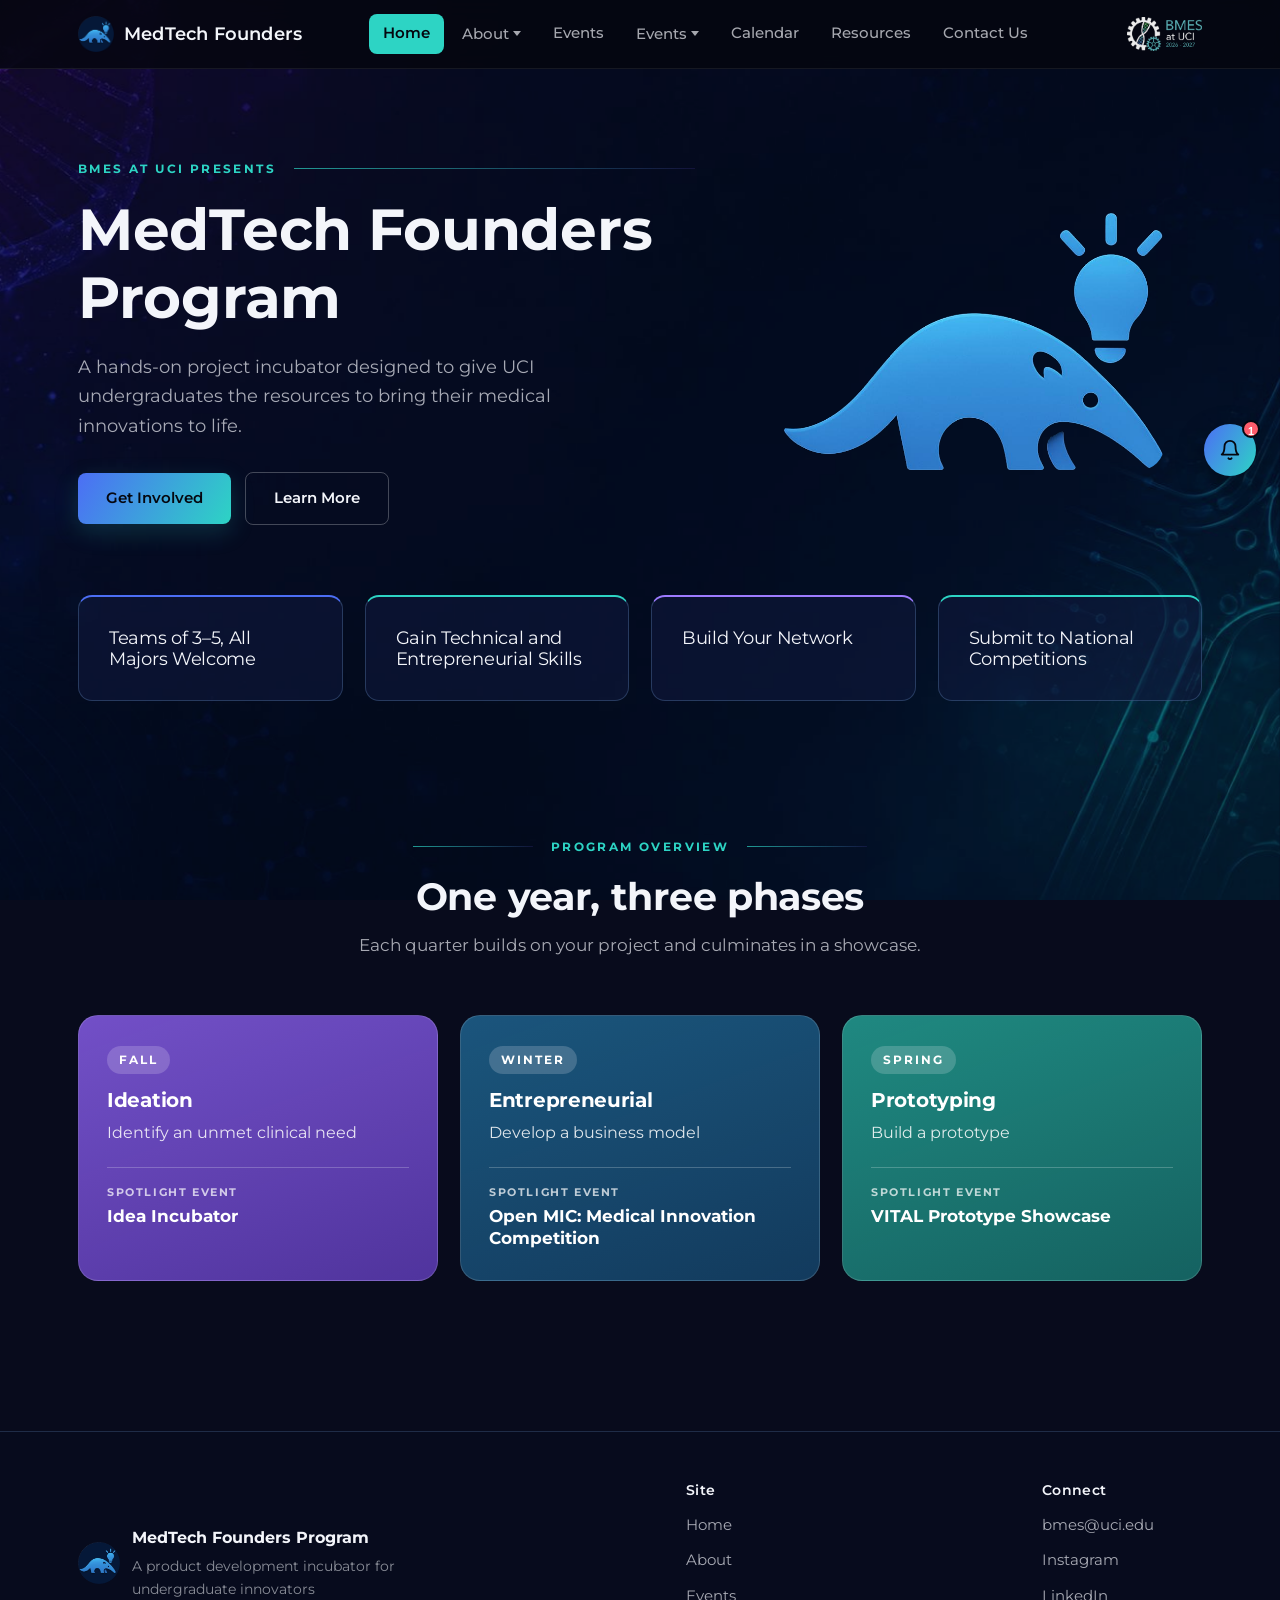
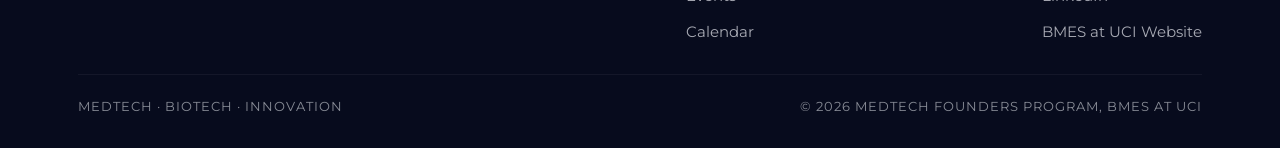
==== commit c1d00aae: "Add floating announcements bell to home page Co-Authored-By: Claude Sonnet 5 <noreply@anthropic.com>" ====
--- a/index.html
+++ b/index.html
@@ -65,6 +65,14 @@
   </nav>
 </header>
 
+<button type="button" id="announcements-toggle" class="announcements-bell announcements-bell-floating" aria-haspopup="dialog" aria-expanded="false" aria-label="View announcements">
+  <svg viewBox="0 0 24 24" width="22" height="22" fill="none" stroke="currentColor" stroke-width="2" stroke-linecap="round" stroke-linejoin="round" aria-hidden="true">
+    <path d="M18 8a6 6 0 0 0-12 0c0 7-3 9-3 9h18s-3-2-3-9"></path>
+    <path d="M13.73 21a2 2 0 0 1-3.46 0"></path>
+  </svg>
+  <span id="announcements-badge" class="announcements-badge" hidden>0</span>
+</button>
+
 <main id="main">
 
 <!-- ================= HERO ================= -->
@@ -78,7 +86,7 @@
       <p style="font-size: 1.15rem; color: var(--white-dim); max-width: 520px; margin-bottom: 32px;">
         A hands-on project incubator designed to give UCI undergraduates the resources to bring their medical innovations to life.
       </p>
-      <div style="display:flex; flex-wrap:wrap; gap:14px;">
+      <div style="display:flex; flex-wrap:wrap; align-items:center; gap:14px;">
         <a href="contact.html" class="btn btn-primary">Get Involved</a>
         <a href="about.html" class="btn btn-outline">Learn More</a>
       </div>
@@ -88,6 +96,21 @@
     </div>
   </div>
 </section>
+
+<!-- ================= ANNOUNCEMENTS MODAL ================= -->
+<div id="announcements-modal" class="announcements-modal" aria-hidden="true">
+  <div class="announcements-backdrop" data-announcements-close></div>
+  <div class="announcements-box" role="dialog" aria-modal="true" aria-labelledby="announcements-title">
+    <div class="announcements-box-header">
+      <h2 id="announcements-title">Announcements</h2>
+      <button type="button" class="announcements-close" data-announcements-close aria-label="Close announcements">&times;</button>
+    </div>
+    <ul id="announcements-list" class="announcements-list"></ul>
+    <p id="announcements-empty" style="display:none; color: var(--white-dim);">
+      No announcements right now &mdash; check back soon.
+    </p>
+  </div>
+</div>
 
 <!-- ================= QUICK STATS / PROGRAM SNAPSHOT ================= -->
 <section style="padding-top: 0;">
@@ -188,6 +211,8 @@
   </div>
 </footer>
 
+<script src="js/announcements-data.js"></script>
+<script src="js/announcements-render.js"></script>
 <script src="js/main.js"></script>
 </body>
 </html>
--- a/css/style.css
+++ b/css/style.css
@@ -381,6 +381,188 @@
 .card-accent-violet { border-top: 2px solid var(--violet-bright); }
 .card-accent-blue { border-top: 2px solid var(--blue-accent); }
 
+/* ---- Announcements (home page) ---- */
+.announcements-bell {
+  position: relative;
+  display: inline-flex;
+  align-items: center;
+  justify-content: center;
+  width: 42px;
+  height: 42px;
+  margin-left: 6px;
+  border-radius: 50%;
+  border: none;
+  background: linear-gradient(120deg, var(--blue-accent), var(--teal-accent));
+  color: var(--navy-deepest);
+  cursor: pointer;
+  box-shadow: 0 0 0 0 rgba(45, 212, 196, 0.5);
+  animation: announcements-pulse 2.4s ease-in-out infinite;
+  transition: transform 0.2s ease, box-shadow 0.2s ease;
+}
+
+.announcements-bell:hover,
+.announcements-bell:focus-visible {
+  transform: scale(1.08);
+}
+
+.announcements-bell-floating {
+  position: fixed;
+  top: 50%;
+  right: 24px;
+  transform: translateY(-50%);
+  width: 52px;
+  height: 52px;
+  z-index: 150;
+  box-shadow: 0 10px 28px rgba(0, 0, 0, 0.35), 0 0 0 0 rgba(45, 212, 196, 0.5);
+}
+
+.announcements-bell-floating:hover,
+.announcements-bell-floating:focus-visible {
+  transform: translateY(-50%) scale(1.08);
+}
+
+@media (max-width: 700px) {
+  .announcements-bell-floating {
+    top: auto;
+    bottom: 20px;
+    right: 16px;
+    transform: none;
+    width: 48px;
+    height: 48px;
+  }
+
+  .announcements-bell-floating:hover,
+  .announcements-bell-floating:focus-visible {
+    transform: scale(1.08);
+  }
+}
+
+@keyframes announcements-pulse {
+  0%   { box-shadow: 0 0 0 0 rgba(45, 212, 196, 0.45); }
+  70%  { box-shadow: 0 0 0 10px rgba(45, 212, 196, 0); }
+  100% { box-shadow: 0 0 0 0 rgba(45, 212, 196, 0); }
+}
+
+.announcements-badge {
+  position: absolute;
+  top: -4px;
+  right: -4px;
+  min-width: 18px;
+  height: 18px;
+  padding: 0 4px;
+  border-radius: 999px;
+  background: #ff5d6c;
+  color: #fff;
+  font-size: 0.68rem;
+  font-weight: 700;
+  line-height: 18px;
+  text-align: center;
+  border: 2px solid var(--navy-deepest);
+}
+
+.announcements-modal {
+  position: fixed;
+  inset: 0;
+  z-index: 200;
+  display: none;
+  align-items: center;
+  justify-content: center;
+  padding: 20px;
+}
+
+.announcements-modal.open { display: flex; }
+
+.announcements-backdrop {
+  position: absolute;
+  inset: 0;
+  background: rgba(5, 8, 20, 0.7);
+  backdrop-filter: blur(3px);
+}
+
+.announcements-box {
+  position: relative;
+  width: 100%;
+  max-width: 480px;
+  max-height: 80vh;
+  overflow-y: auto;
+  background: var(--navy-mid);
+  border: 1px solid rgba(255, 255, 255, 0.12);
+  border-radius: var(--radius);
+  box-shadow: 0 24px 60px rgba(0, 0, 0, 0.45);
+  padding: 26px 28px 10px;
+}
+
+.announcements-box-header {
+  display: flex;
+  align-items: center;
+  justify-content: space-between;
+  margin-bottom: 6px;
+}
+
+.announcements-box-header h2 {
+  font-size: 1.3rem;
+}
+
+.announcements-close {
+  background: none;
+  border: none;
+  color: var(--white-dim);
+  font-size: 1.6rem;
+  line-height: 1;
+  cursor: pointer;
+  padding: 4px 8px;
+  border-radius: 8px;
+  transition: color 0.2s ease, background 0.2s ease;
+}
+
+.announcements-close:hover,
+.announcements-close:focus-visible {
+  color: var(--white);
+  background: rgba(255, 255, 255, 0.08);
+}
+
+.announcements-list {
+  list-style: none;
+  display: flex;
+  flex-direction: column;
+}
+
+.announcement-item {
+  display: flex;
+  align-items: baseline;
+  flex-wrap: wrap;
+  gap: 12px;
+  padding: 14px 0;
+  border-bottom: 1px solid var(--card-border);
+}
+
+.announcement-item:last-child { border-bottom: none; }
+
+.announcement-date {
+  flex: 0 0 auto;
+  font-size: 0.85rem;
+  font-weight: 600;
+  color: var(--teal-accent);
+  min-width: 56px;
+}
+
+.announcement-text {
+  flex: 1 1 260px;
+  color: var(--white-dim);
+}
+
+.announcement-new {
+  flex: 0 0 auto;
+  font-size: 0.72rem;
+  font-weight: 700;
+  letter-spacing: 0.04em;
+  text-transform: uppercase;
+  color: var(--navy-deepest);
+  background: var(--teal-accent);
+  padding: 3px 9px;
+  border-radius: 999px;
+}
+
 /* ---- Sections ---- */
 section { padding: 90px 0; }
 
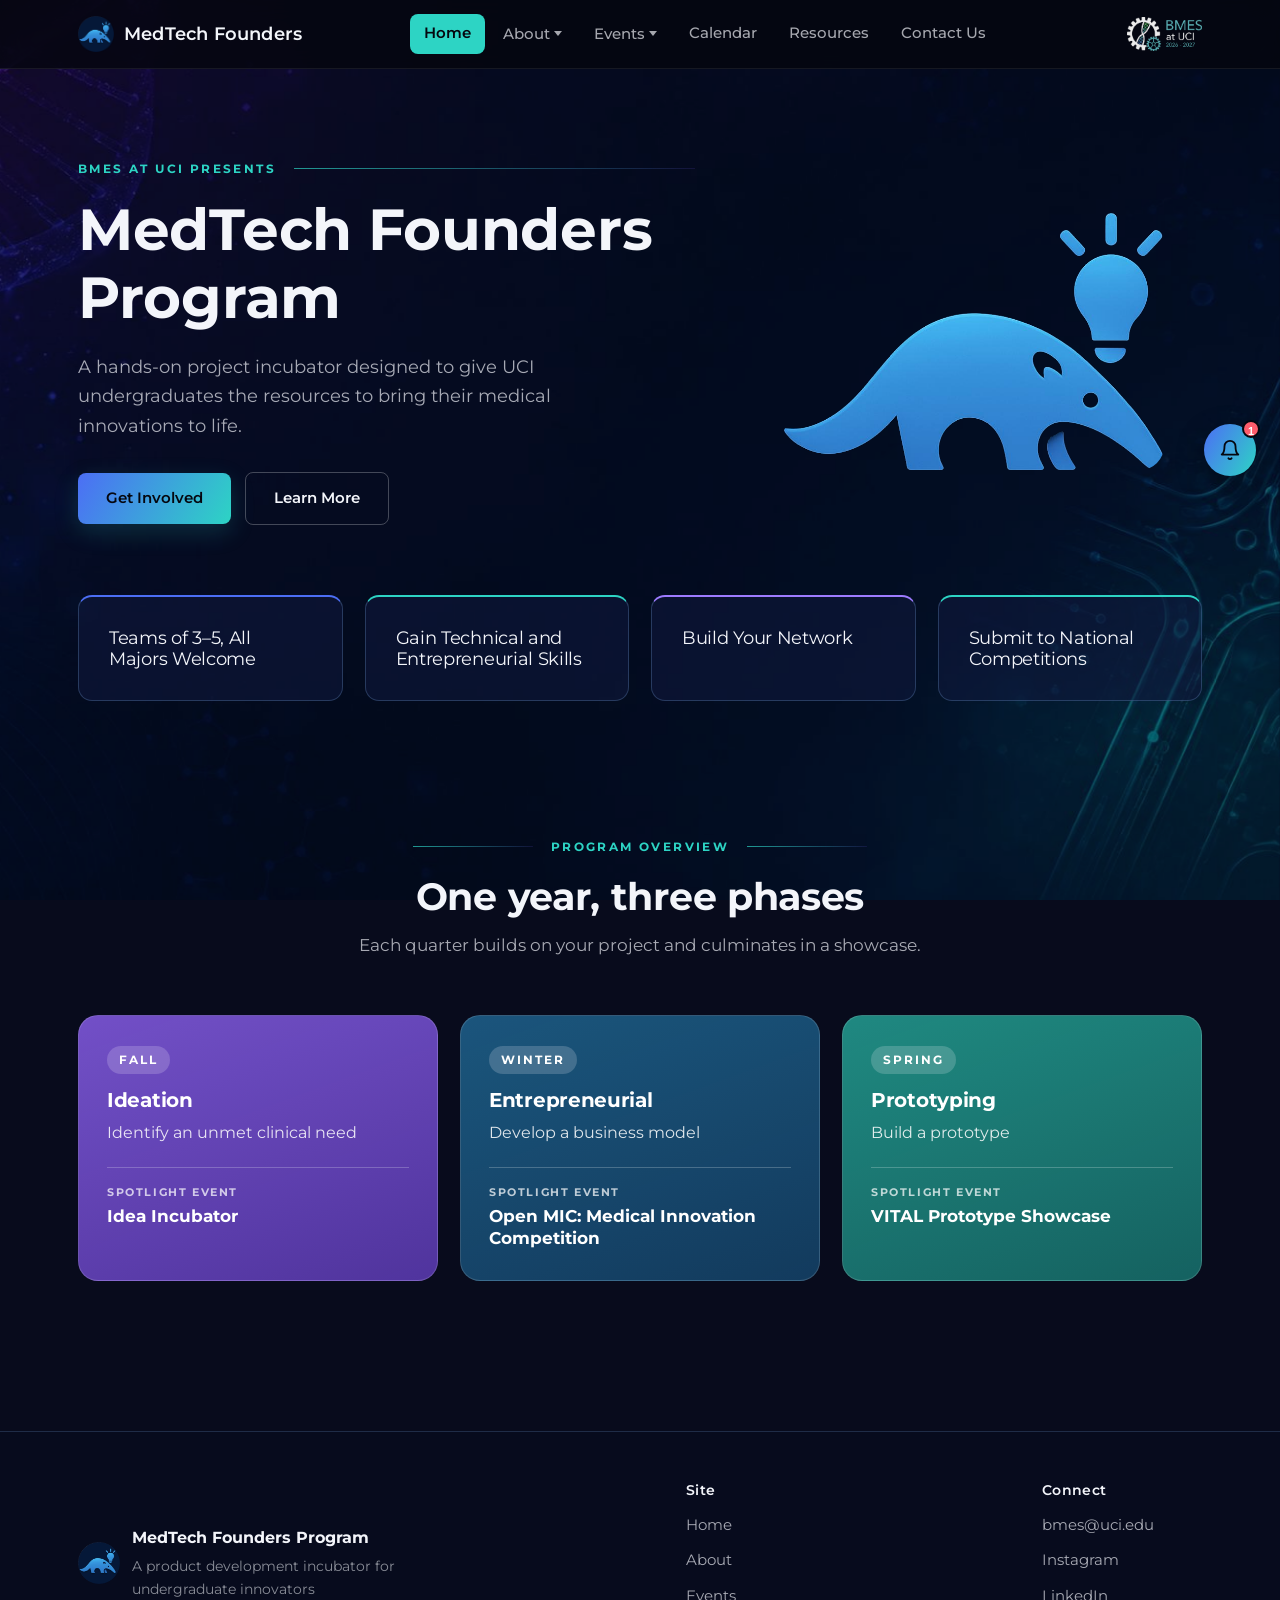
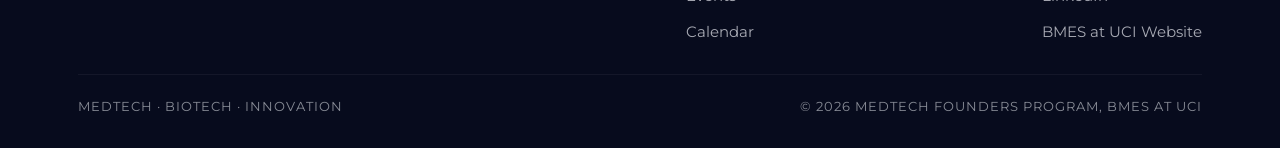
==== commit 15ac748f: "Remove events hub page, move spotlight cards to quarter pages - Renumber CODR to Week 5, PDR to Week" ====
--- a/index.html
+++ b/index.html
@@ -46,7 +46,6 @@
           <li><a href="team.html">Team</a></li>
         </ul>
       </li>
-      <li><a href="events/index.html">Events</a></li>
       <li class="nav-dropdown">
         <button class="nav-dropdown-toggle" type="button" aria-expanded="false">Events<span class="nav-dropdown-caret" aria-hidden="true"></span></button>
         <ul class="nav-dropdown-menu">
@@ -190,7 +189,7 @@
         <ul>
           <li><a href="index.html">Home</a></li>
           <li><a href="about.html">About</a></li>
-          <li><a href="events/index.html">Events</a></li>
+          <li><a href="events/fall.html">Events</a></li>
           <li><a href="calendar.html">Calendar</a></li>
         </ul>
       </div>
--- a/css/style.css
+++ b/css/style.css
@@ -1129,100 +1129,97 @@
 }
 
 /* ---- Quarter week-by-week timeline (fall/winter/spring event pages) ---- */
-.week-timeline {
+.quarter-timeline {
   position: relative;
+  max-width: 640px;
+  margin: 0 auto;
+  padding: 4px 0;
+}
+
+.quarter-timeline-track {
+  position: absolute;
+  top: 6px;
+  bottom: 6px;
+  left: 5px;
+  width: 2px;
+  background: rgba(255, 255, 255, 0.14);
+}
+
+.quarter-item {
+  position: relative;
   display: flex;
   align-items: flex-start;
-  gap: 0;
-  overflow-x: auto;
-  overflow-y: hidden;
-  padding: 30px 4px 20px;
-  scroll-snap-type: x proximity;
-  scrollbar-width: thin;
-  scrollbar-color: rgba(255, 255, 255, 0.25) transparent;
-}
-
-.week-timeline::-webkit-scrollbar { height: 6px; }
-.week-timeline::-webkit-scrollbar-track { background: transparent; }
-.week-timeline::-webkit-scrollbar-thumb {
-  background: rgba(255, 255, 255, 0.22);
-  border-radius: 999px;
-}
-
-.week-timeline-track {
-  position: absolute;
-  top: 39px;
-  left: 0;
-  right: 0;
-  height: 2px;
-  background: rgba(255, 255, 255, 0.14);
-}
-
-.week-item {
-  position: relative;
-  flex: 0 0 200px;
-  display: flex;
-  flex-direction: column;
-  align-items: center;
-  text-align: center;
-  padding: 0 12px;
-  scroll-snap-align: start;
-}
-
-.week-node {
-  display: flex;
-  justify-content: center;
-  margin-bottom: 14px;
-}
-
-.week-node-dot {
-  width: 16px;
-  height: 16px;
+  gap: 22px;
+  padding-bottom: 28px;
+}
+
+.quarter-item:last-child { padding-bottom: 0; }
+
+.quarter-dot {
+  flex: 0 0 auto;
+  width: 12px;
+  height: 12px;
+  margin-top: 6px;
   border-radius: 50%;
   border: 3px solid var(--navy-deepest);
   position: relative;
   z-index: 1;
 }
 
-.week-node-dot-fall   { background: #7c56d6; box-shadow: 0 0 0 4px rgba(124, 86, 214, 0.25); }
-.week-node-dot-winter { background: #1d5c85; box-shadow: 0 0 0 4px rgba(29, 92, 133, 0.25); }
-.week-node-dot-spring { background: #22948a; box-shadow: 0 0 0 4px rgba(34, 148, 138, 0.25); }
-
-.week-card {
-  width: 100%;
+.quarter-dot-fall   { background: #7c56d6; box-shadow: 0 0 0 4px rgba(124, 86, 214, 0.22); }
+.quarter-dot-winter { background: #1d5c85; box-shadow: 0 0 0 4px rgba(29, 92, 133, 0.22); }
+.quarter-dot-spring { background: #22948a; box-shadow: 0 0 0 4px rgba(34, 148, 138, 0.22); }
+
+.quarter-card {
+  flex: 1 1 auto;
+  display: flex;
+  align-items: baseline;
+  flex-wrap: wrap;
+  column-gap: 14px;
+  row-gap: 4px;
   background: rgba(255, 255, 255, 0.03);
   border: 1px solid rgba(255, 255, 255, 0.1);
-  border-radius: 16px;
-  padding: 18px 16px;
-}
-
-.week-label {
-  display: inline-block;
+  border-radius: 14px;
+  padding: 16px 20px;
+  transition: border-color 0.2s ease, background 0.2s ease;
+}
+
+.quarter-card:hover {
+  border-color: rgba(255, 255, 255, 0.2);
+  background: rgba(255, 255, 255, 0.05);
+}
+
+.quarter-week {
+  flex: 0 0 auto;
   font-size: 0.66rem;
   font-weight: 700;
-  letter-spacing: 1.5px;
+  letter-spacing: 1.3px;
   text-transform: uppercase;
   padding: 4px 11px;
   border-radius: 999px;
-  margin-bottom: 10px;
   color: #fff;
 }
 
-.week-label-fall   { background: rgba(124, 86, 214, 0.55); }
-.week-label-winter { background: rgba(29, 92, 133, 0.6); }
-.week-label-spring { background: rgba(34, 148, 138, 0.55); }
-
-.week-card h3 { font-size: 1rem; line-height: 1.3; margin-bottom: 6px; }
-
-.week-date {
-  display: block;
-  font-size: 0.78rem;
+.quarter-week-fall   { background: rgba(124, 86, 214, 0.55); }
+.quarter-week-winter { background: rgba(29, 92, 133, 0.6); }
+.quarter-week-spring { background: rgba(34, 148, 138, 0.55); }
+
+.quarter-card h3 {
+  flex: 1 1 200px;
+  font-size: 1rem;
+  line-height: 1.3;
+}
+
+.quarter-date {
+  flex: 0 0 auto;
+  font-size: 0.82rem;
   color: var(--white-dim);
-}
-
-@media (max-width: 620px) {
-  .week-item { flex-basis: 168px; }
-  .week-card { padding: 16px 14px; }
+  white-space: nowrap;
+}
+
+@media (max-width: 560px) {
+  .quarter-card { flex-direction: column; align-items: flex-start; padding: 14px 16px; }
+  .quarter-date { white-space: normal; }
 }
 
 /* ---- Resources access gate ---- */
